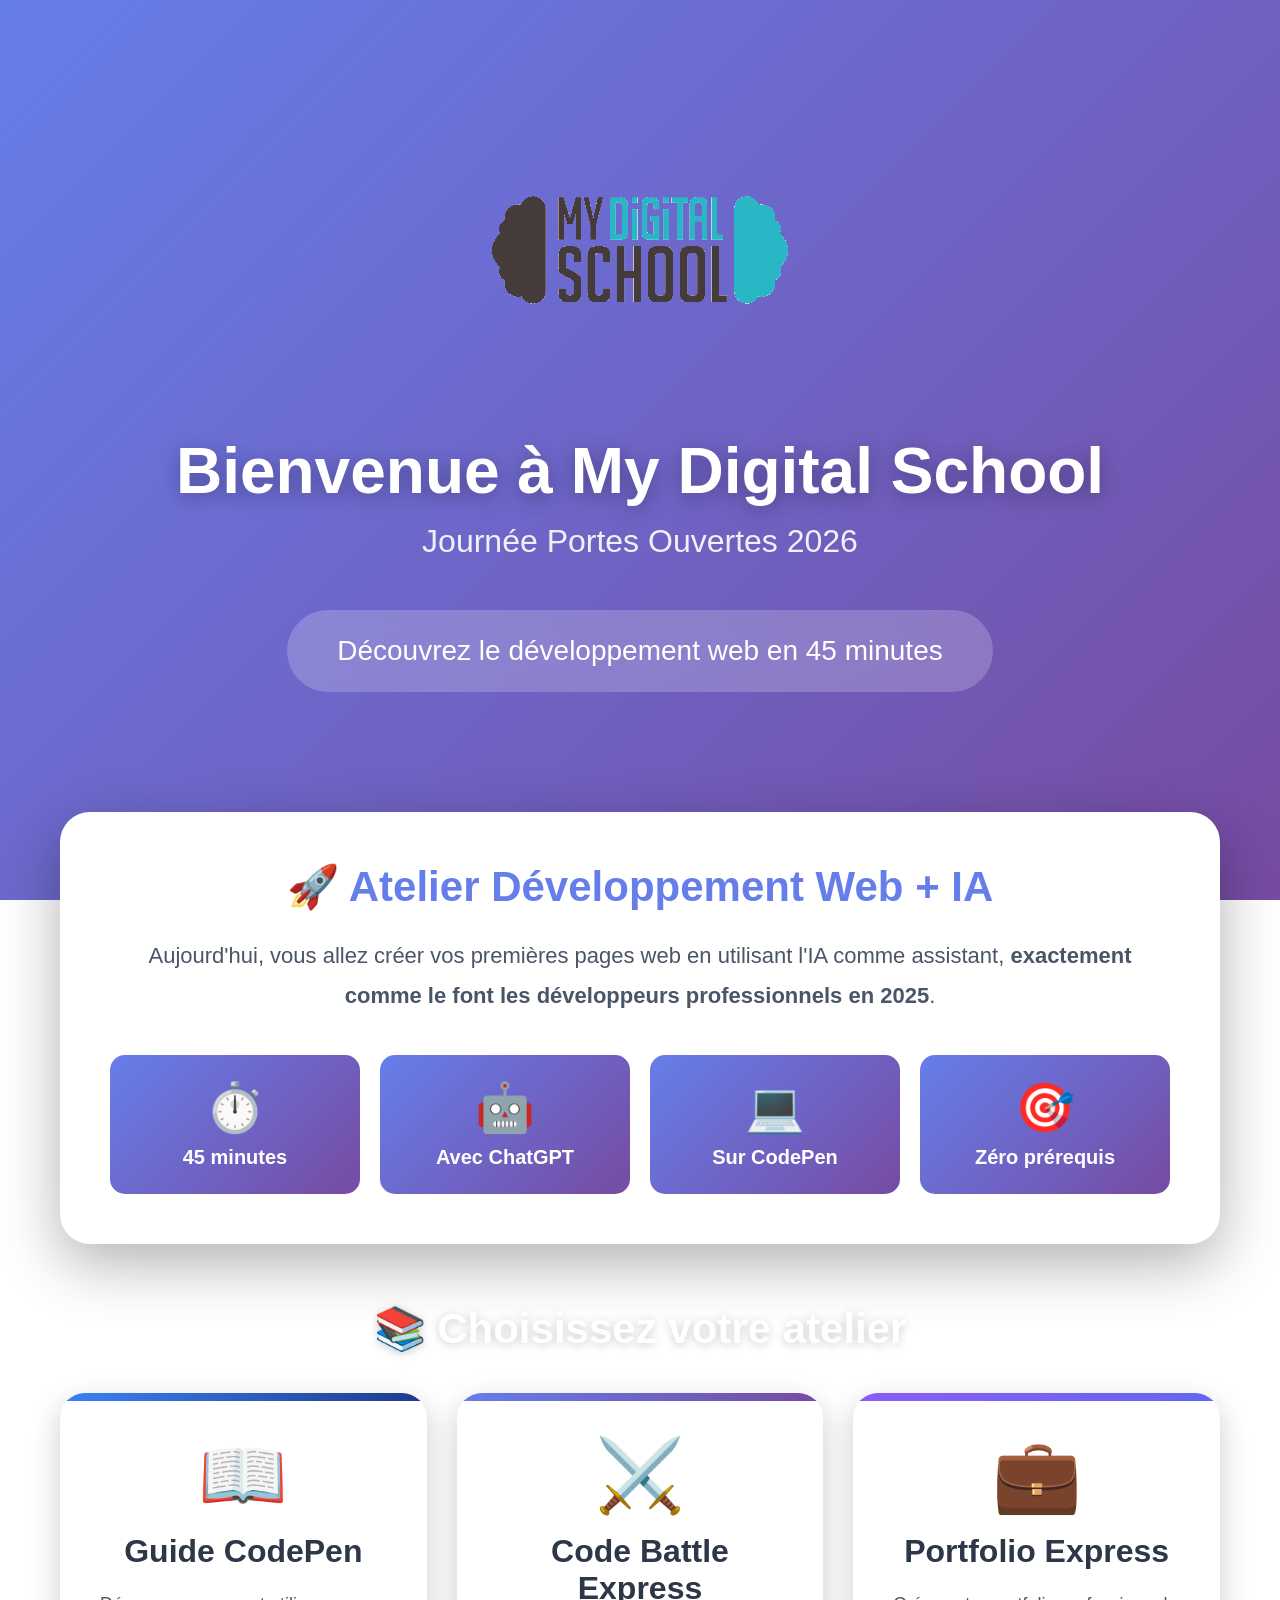
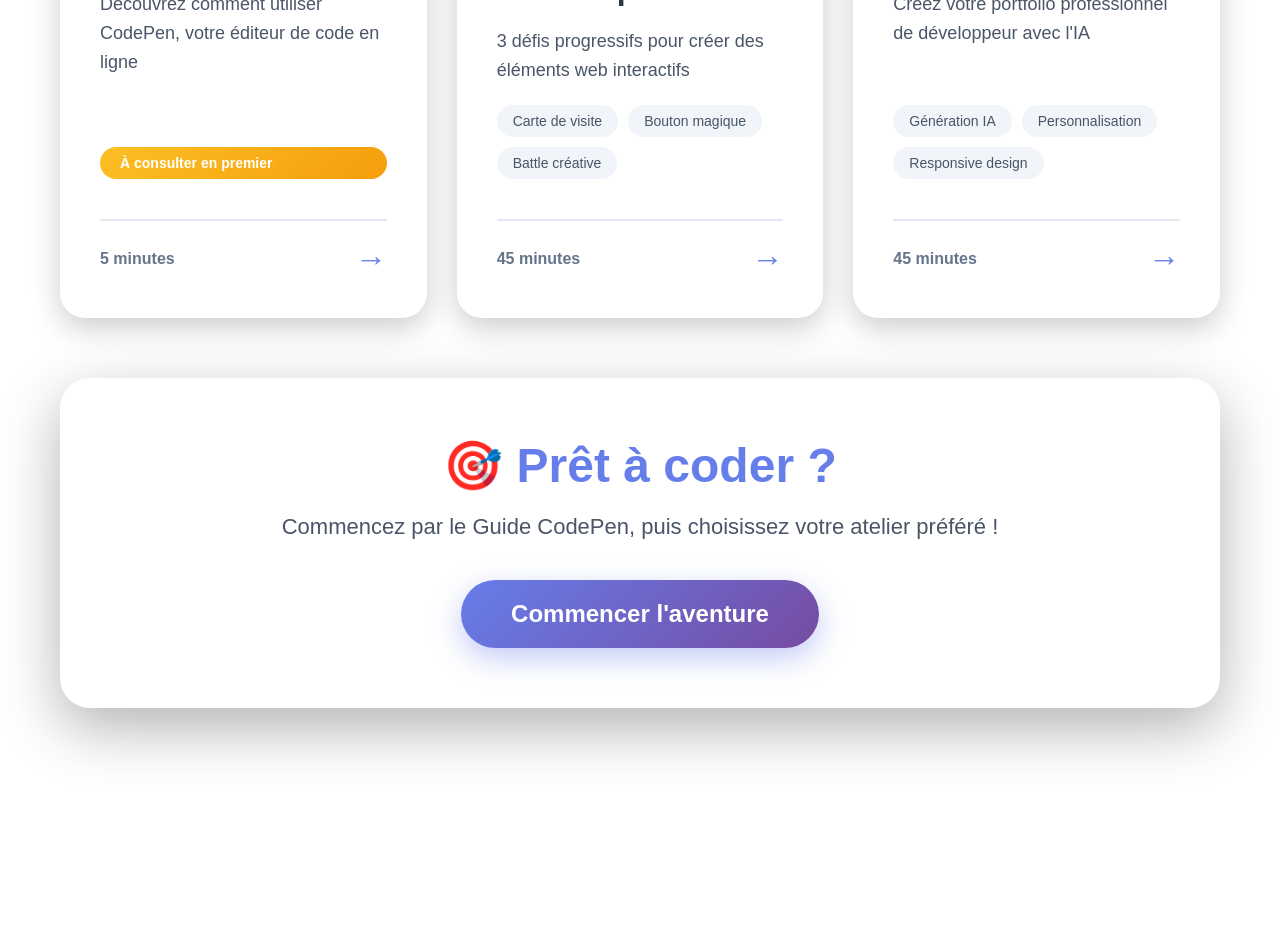
==== index.html @ 7604db84 "first commit" ====
<!DOCTYPE html>
<html lang="fr">
<head>
  <meta charset="UTF-8">
  <meta name="viewport" content="width=device-width, initial-scale=1.0">
  <title>Atelier Web Express - JPO My Digital School 2026</title>
  <link rel="icon" type="image/png" href="assets/img/mds_logo_round.png">
  <link rel="stylesheet" href="index.css">
</head>
<body>
  <div class="container">
    <!-- Hero Section -->
    <section class="hero">
      <div class="hero-content">
        <img src="assets/img/mds_logo.png" alt="My Digital School Logo" class="logo-img">
        <h1>Bienvenue à My Digital School</h1>
        <p class="subtitle">Journée Portes Ouvertes 2026</p>
        <div class="hero-tagline">
          Découvrez le développement web en 45 minutes
        </div>
      </div>
    </section>

    <!-- Introduction -->
    <section class="intro-section">
      <h2>🚀 Atelier Développement Web + IA</h2>
      <p class="intro-text">
        Aujourd'hui, vous allez créer vos premières pages web en utilisant l'IA comme assistant,
        <strong>exactement comme le font les développeurs professionnels en 2025</strong>.
      </p>
      <div class="intro-highlights">
        <div class="highlight-item">
          <span class="highlight-icon">⏱️</span>
          <span>45 minutes</span>
        </div>
        <div class="highlight-item">
          <span class="highlight-icon">🤖</span>
          <span>Avec ChatGPT</span>
        </div>
        <div class="highlight-item">
          <span class="highlight-icon">💻</span>
          <span>Sur CodePen</span>
        </div>
        <div class="highlight-item">
          <span class="highlight-icon">🎯</span>
          <span>Zéro prérequis</span>
        </div>
      </div>
    </section>

    <!-- Ateliers disponibles -->
    <section class="workshops-section">
      <h2>📚 Choisissez votre atelier</h2>

      <div class="workshops-grid">
        <!-- Guide CodePen -->
        <a href="guideCodePen.html" class="workshop-card guide-card">
          <div class="card-header">
            <div class="card-emoji">📖</div>
            <h3>Guide CodePen</h3>
          </div>
          <p class="card-description">
            Découvrez comment utiliser CodePen, votre éditeur de code en ligne
          </p>
          <div class="card-badge">À consulter en premier</div>
          <div class="card-footer">
            <span class="card-duration">5 minutes</span>
            <span class="card-arrow">→</span>
          </div>
        </a>

        <!-- Code Battle Express -->
        <a href="battle.html" class="workshop-card battle-card">
          <div class="card-header">
            <div class="card-emoji">⚔️</div>
            <h3>Code Battle Express</h3>
          </div>
          <p class="card-description">
            3 défis progressifs pour créer des éléments web interactifs
          </p>
          <div class="card-features">
            <span>Carte de visite</span>
            <span>Bouton magique</span>
            <span>Battle créative</span>
          </div>
          <div class="card-footer">
            <span class="card-duration">45 minutes</span>
            <span class="card-arrow">→</span>
          </div>
        </a>

        <!-- Portfolio Express -->
        <a href="portfolioExpress.html" class="workshop-card portfolio-card">
          <div class="card-header">
            <div class="card-emoji">💼</div>
            <h3>Portfolio Express</h3>
          </div>
          <p class="card-description">
            Créez votre portfolio professionnel de développeur avec l'IA
          </p>
          <div class="card-features">
            <span>Génération IA</span>
            <span>Personnalisation</span>
            <span>Responsive design</span>
          </div>
          <div class="card-footer">
            <span class="card-duration">45 minutes</span>
            <span class="card-arrow">→</span>
          </div>
        </a>
      </div>
    </section>

    <!-- Call to action -->
    <section class="cta-section">
      <div class="cta-box">
        <h2>🎯 Prêt à coder ?</h2>
        <p>Commencez par le Guide CodePen, puis choisissez votre atelier préféré !</p>
        <a href="guideCodePen.html" class="cta-button">Commencer l'aventure</a>
      </div>
    </section>

    <!-- Footer -->
    <footer class="footer">
      <p>My Digital School - Journée Portes Ouvertes 2026</p>
      <p class="footer-tagline">Transformez votre passion en carrière digitale</p>
    </footer>
  </div>
</body>
</html>
---- index.css ----
* {
  margin: 0;
  padding: 0;
  box-sizing: border-box;
}

body {
  font-family: 'Segoe UI', Tahoma, Geneva, Verdana, sans-serif;
  background: linear-gradient(135deg, #667eea 0%, #764ba2 100%);
  background-attachment: fixed;
  min-height: 100vh;
  color: #333;
}

.container {
  max-width: 1200px;
  margin: 0 auto;
  padding: 40px 20px;
}

/* Hero Section */
.hero {
  text-align: center;
  padding: 60px 20px;
  margin-bottom: 60px;
}

.hero-content {
  animation: fadeInUp 0.8s ease-out;
}

@keyframes fadeInUp {
  from {
    opacity: 0;
    transform: translateY(30px);
  }
  to {
    opacity: 1;
    transform: translateY(0);
  }
}

.logo-img {
  max-width: 300px;
  height: auto;
  margin-bottom: 30px;
  animation: fadeInScale 1s ease-out;
}

@keyframes fadeInScale {
  from {
    opacity: 0;
    transform: scale(0.8);
  }
  to {
    opacity: 1;
    transform: scale(1);
  }
}

.hero h1 {
  font-size: 64px;
  color: white;
  margin-bottom: 15px;
  text-shadow: 0 4px 20px rgba(0,0,0,0.3);
}

.subtitle {
  font-size: 32px;
  color: rgba(255,255,255,0.9);
  margin-bottom: 30px;
}

.hero-tagline {
  font-size: 28px;
  color: white;
  background: rgba(255,255,255,0.2);
  backdrop-filter: blur(10px);
  padding: 25px 50px;
  border-radius: 50px;
  display: inline-block;
  margin-top: 20px;
}

/* Introduction Section */
.intro-section {
  background: white;
  border-radius: 30px;
  padding: 50px;
  margin-bottom: 60px;
  box-shadow: 0 20px 60px rgba(0,0,0,0.3);
  animation: fadeInUp 0.8s ease-out 0.2s backwards;
}

.intro-section h2 {
  font-size: 42px;
  color: #667eea;
  margin-bottom: 25px;
  text-align: center;
}

.intro-text {
  font-size: 22px;
  line-height: 1.8;
  color: #4a5568;
  text-align: center;
  margin-bottom: 40px;
}

.intro-highlights {
  display: grid;
  grid-template-columns: repeat(auto-fit, minmax(200px, 1fr));
  gap: 20px;
  margin-top: 40px;
}

.highlight-item {
  background: linear-gradient(135deg, #667eea, #764ba2);
  color: white;
  padding: 25px;
  border-radius: 15px;
  text-align: center;
  font-size: 20px;
  font-weight: bold;
  display: flex;
  flex-direction: column;
  gap: 10px;
  transition: transform 0.3s ease;
}

.highlight-item:hover {
  transform: translateY(-5px);
}

.highlight-icon {
  font-size: 48px;
}

/* Workshops Section */
.workshops-section {
  margin-bottom: 60px;
  animation: fadeInUp 0.8s ease-out 0.4s backwards;
}

.workshops-section h2 {
  font-size: 42px;
  color: white;
  margin-bottom: 40px;
  text-align: center;
  text-shadow: 0 2px 10px rgba(0,0,0,0.2);
}

.workshops-grid {
  display: grid;
  grid-template-columns: repeat(auto-fit, minmax(320px, 1fr));
  gap: 30px;
}

.workshop-card {
  background: white;
  border-radius: 25px;
  padding: 40px;
  text-decoration: none;
  color: inherit;
  box-shadow: 0 10px 30px rgba(0,0,0,0.2);
  transition: all 0.3s ease;
  display: flex;
  flex-direction: column;
  position: relative;
  overflow: hidden;
}

.workshop-card::before {
  content: '';
  position: absolute;
  top: 0;
  left: 0;
  right: 0;
  height: 8px;
  background: linear-gradient(90deg, #667eea, #764ba2);
}

.guide-card::before {
  background: linear-gradient(90deg, #3b82f6, #1e3a8a);
}

.battle-card::before {
  background: linear-gradient(90deg, #667eea, #764ba2);
}

.portfolio-card::before {
  background: linear-gradient(90deg, #8b5cf6, #6366f1);
}

.workshop-card:hover {
  transform: translateY(-10px);
  box-shadow: 0 20px 40px rgba(0,0,0,0.3);
}

.card-header {
  text-align: center;
  margin-bottom: 20px;
}

.card-emoji {
  font-size: 72px;
  margin-bottom: 15px;
}

.card-header h3 {
  font-size: 32px;
  color: #2d3748;
}

.card-description {
  font-size: 18px;
  color: #4a5568;
  line-height: 1.6;
  margin-bottom: 20px;
  flex-grow: 1;
}

.card-badge {
  display: inline-block;
  background: linear-gradient(135deg, #fbbf24, #f59e0b);
  color: white;
  padding: 8px 20px;
  border-radius: 50px;
  font-size: 14px;
  font-weight: bold;
  margin-bottom: 20px;
}

.card-features {
  display: flex;
  flex-wrap: wrap;
  gap: 10px;
  margin-bottom: 20px;
}

.card-features span {
  background: #f1f5f9;
  color: #475569;
  padding: 8px 16px;
  border-radius: 20px;
  font-size: 14px;
  font-weight: 500;
}

.card-footer {
  display: flex;
  justify-content: space-between;
  align-items: center;
  margin-top: 20px;
  padding-top: 20px;
  border-top: 2px solid #e2e8f0;
}

.card-duration {
  color: #64748b;
  font-size: 16px;
  font-weight: bold;
}

.card-arrow {
  font-size: 32px;
  color: #667eea;
  font-weight: bold;
}

/* CTA Section */
.cta-section {
  margin-bottom: 60px;
  animation: fadeInUp 0.8s ease-out 0.6s backwards;
}

.cta-box {
  background: white;
  border-radius: 30px;
  padding: 60px;
  text-align: center;
  box-shadow: 0 20px 60px rgba(0,0,0,0.3);
}

.cta-box h2 {
  font-size: 48px;
  color: #667eea;
  margin-bottom: 20px;
}

.cta-box p {
  font-size: 22px;
  color: #4a5568;
  margin-bottom: 40px;
}

.cta-button {
  display: inline-block;
  background: linear-gradient(135deg, #667eea, #764ba2);
  color: white;
  padding: 20px 50px;
  border-radius: 50px;
  font-size: 24px;
  font-weight: bold;
  text-decoration: none;
  box-shadow: 0 10px 30px rgba(102, 126, 234, 0.4);
  transition: all 0.3s ease;
}

.cta-button:hover {
  transform: translateY(-5px);
  box-shadow: 0 15px 40px rgba(102, 126, 234, 0.6);
}

/* Footer */
.footer {
  text-align: center;
  padding: 40px 20px;
  color: white;
}

.footer p {
  font-size: 18px;
  margin-bottom: 10px;
}

.footer-tagline {
  font-size: 16px;
  opacity: 0.9;
  font-style: italic;
}

/* Responsive */
@media (max-width: 768px) {
  .logo-img {
    max-width: 200px;
  }

  .hero h1 {
    font-size: 42px;
  }

  .subtitle {
    font-size: 24px;
  }

  .hero-tagline {
    font-size: 20px;
    padding: 20px 30px;
  }

  .intro-section {
    padding: 30px 25px;
  }

  .intro-section h2,
  .workshops-section h2 {
    font-size: 32px;
  }

  .intro-text {
    font-size: 18px;
  }

  .intro-highlights {
    grid-template-columns: 1fr;
  }

  .workshops-grid {
    grid-template-columns: 1fr;
  }

  .workshop-card {
    padding: 30px 25px;
  }

  .card-emoji {
    font-size: 56px;
  }

  .card-header h3 {
    font-size: 28px;
  }

  .cta-box {
    padding: 40px 30px;
  }

  .cta-box h2 {
    font-size: 36px;
  }

  .cta-box p {
    font-size: 18px;
  }

  .cta-button {
    padding: 18px 40px;
    font-size: 20px;
  }
}
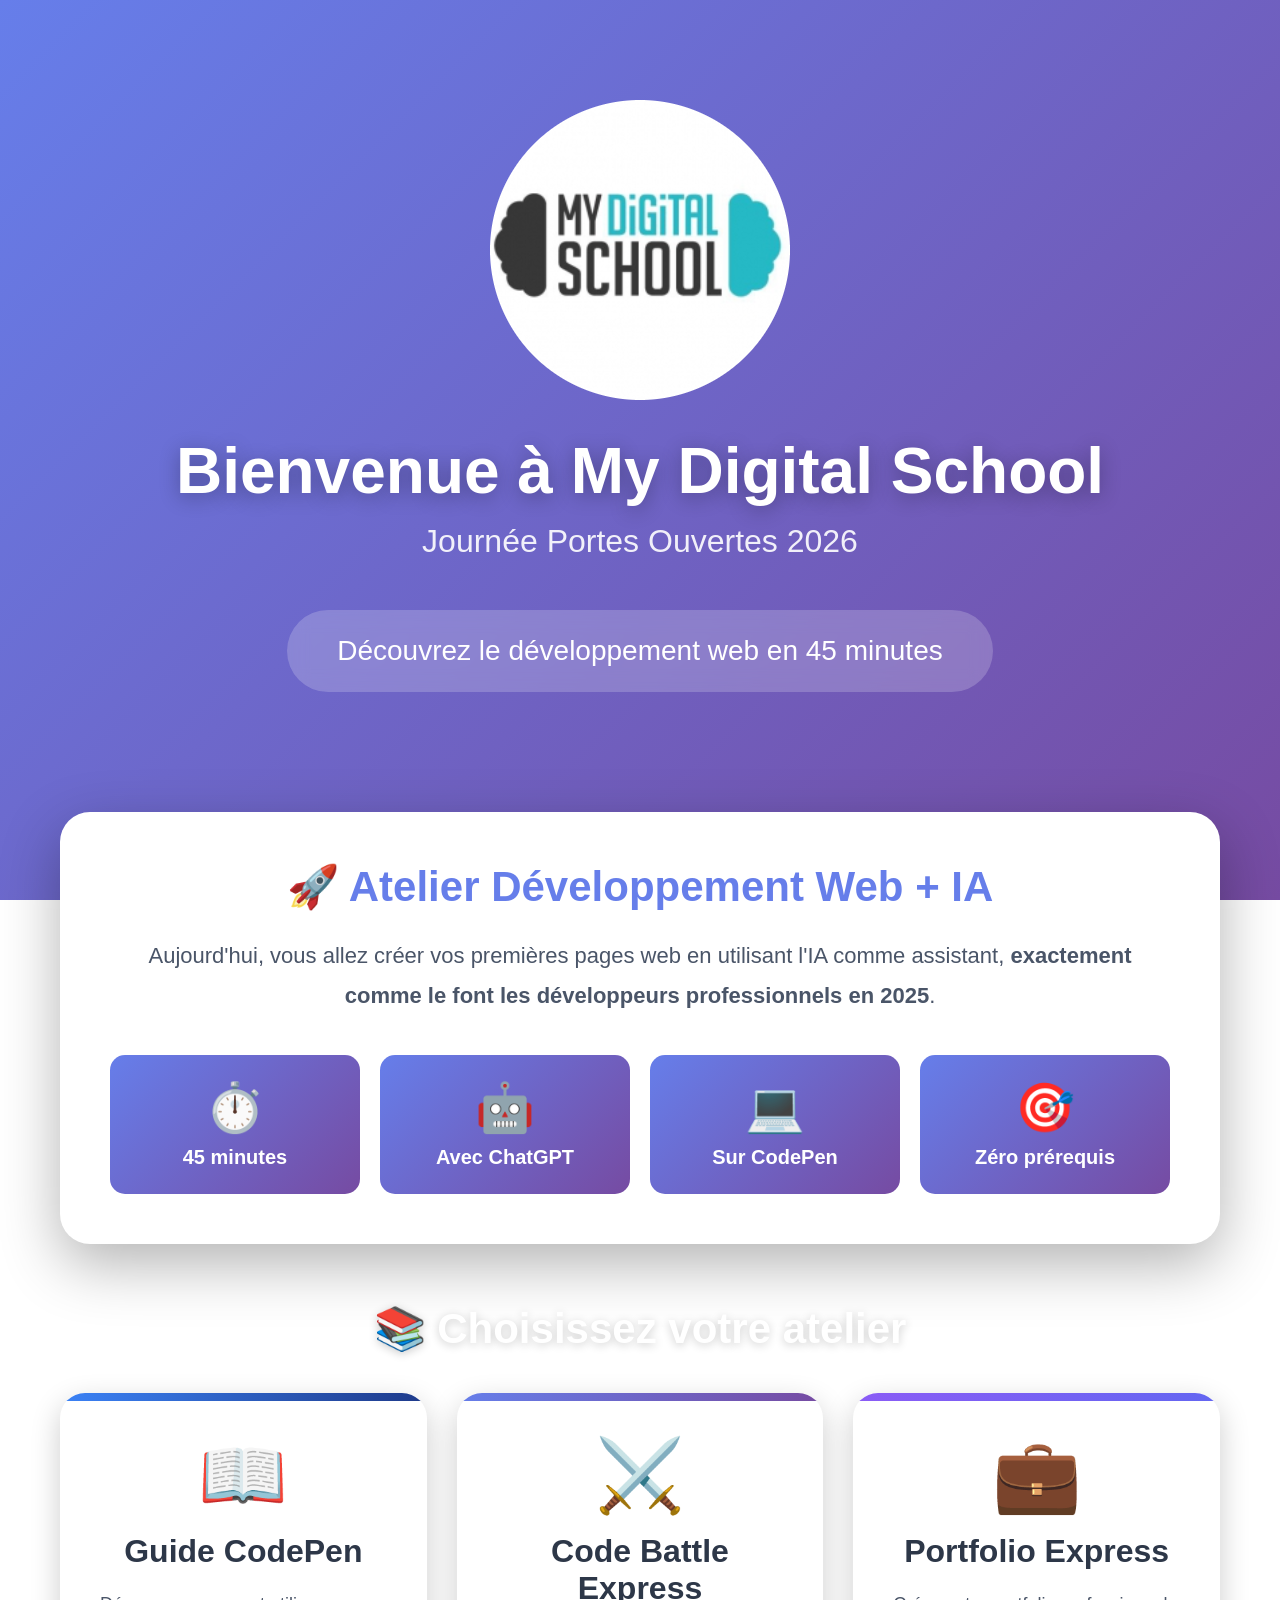
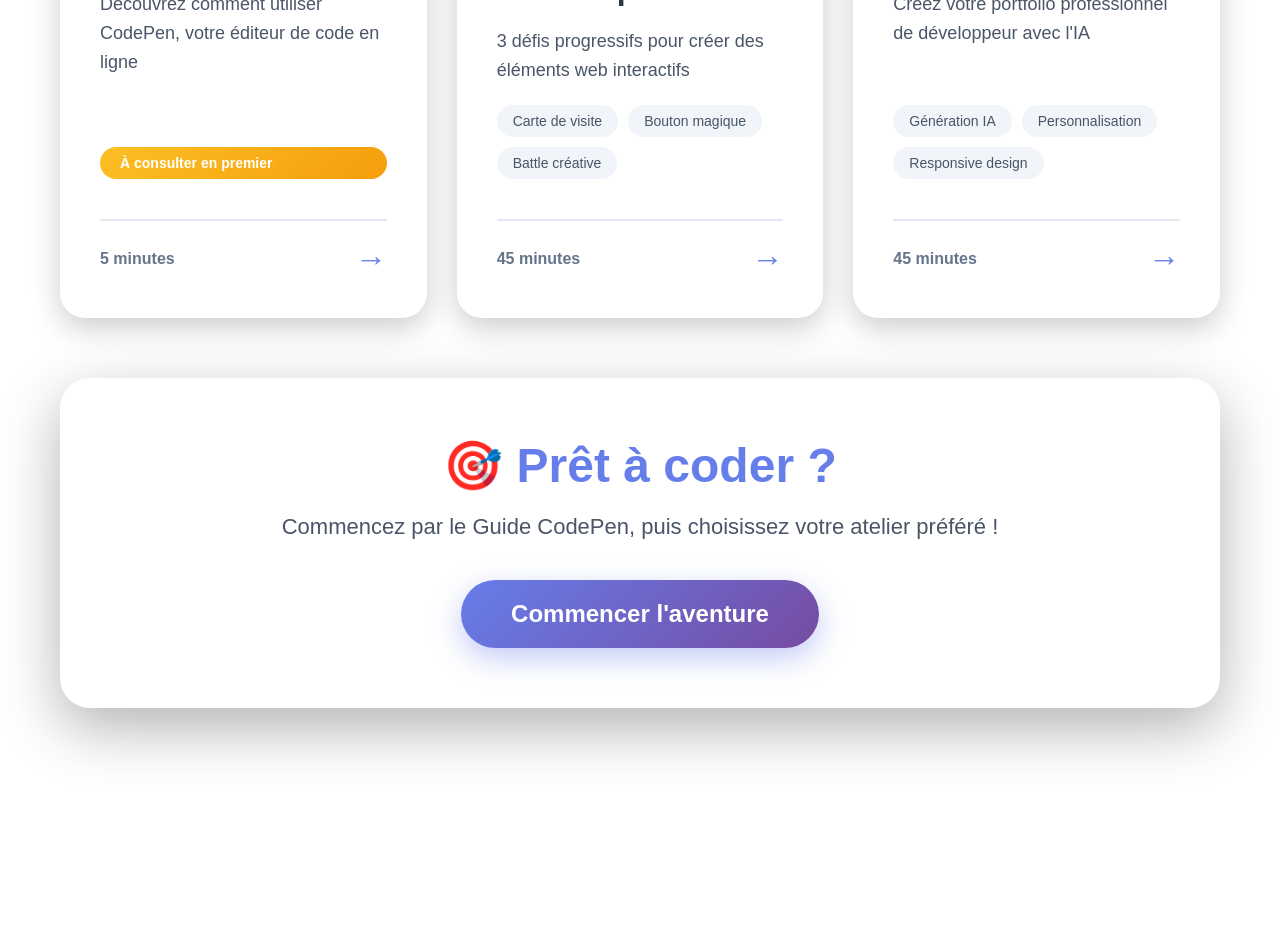
==== commit d501dce0: "fix: update logo image source in hero section" ====
--- a/index.html
+++ b/index.html
@@ -12,7 +12,7 @@
     <!-- Hero Section -->
     <section class="hero">
       <div class="hero-content">
-        <img src="assets/img/mds_logo.png" alt="My Digital School Logo" class="logo-img">
+        <img src="assets/img/mds_logo_round.png" alt="My Digital School Logo" class="logo-img">
         <h1>Bienvenue à My Digital School</h1>
         <p class="subtitle">Journée Portes Ouvertes 2026</p>
         <div class="hero-tagline">
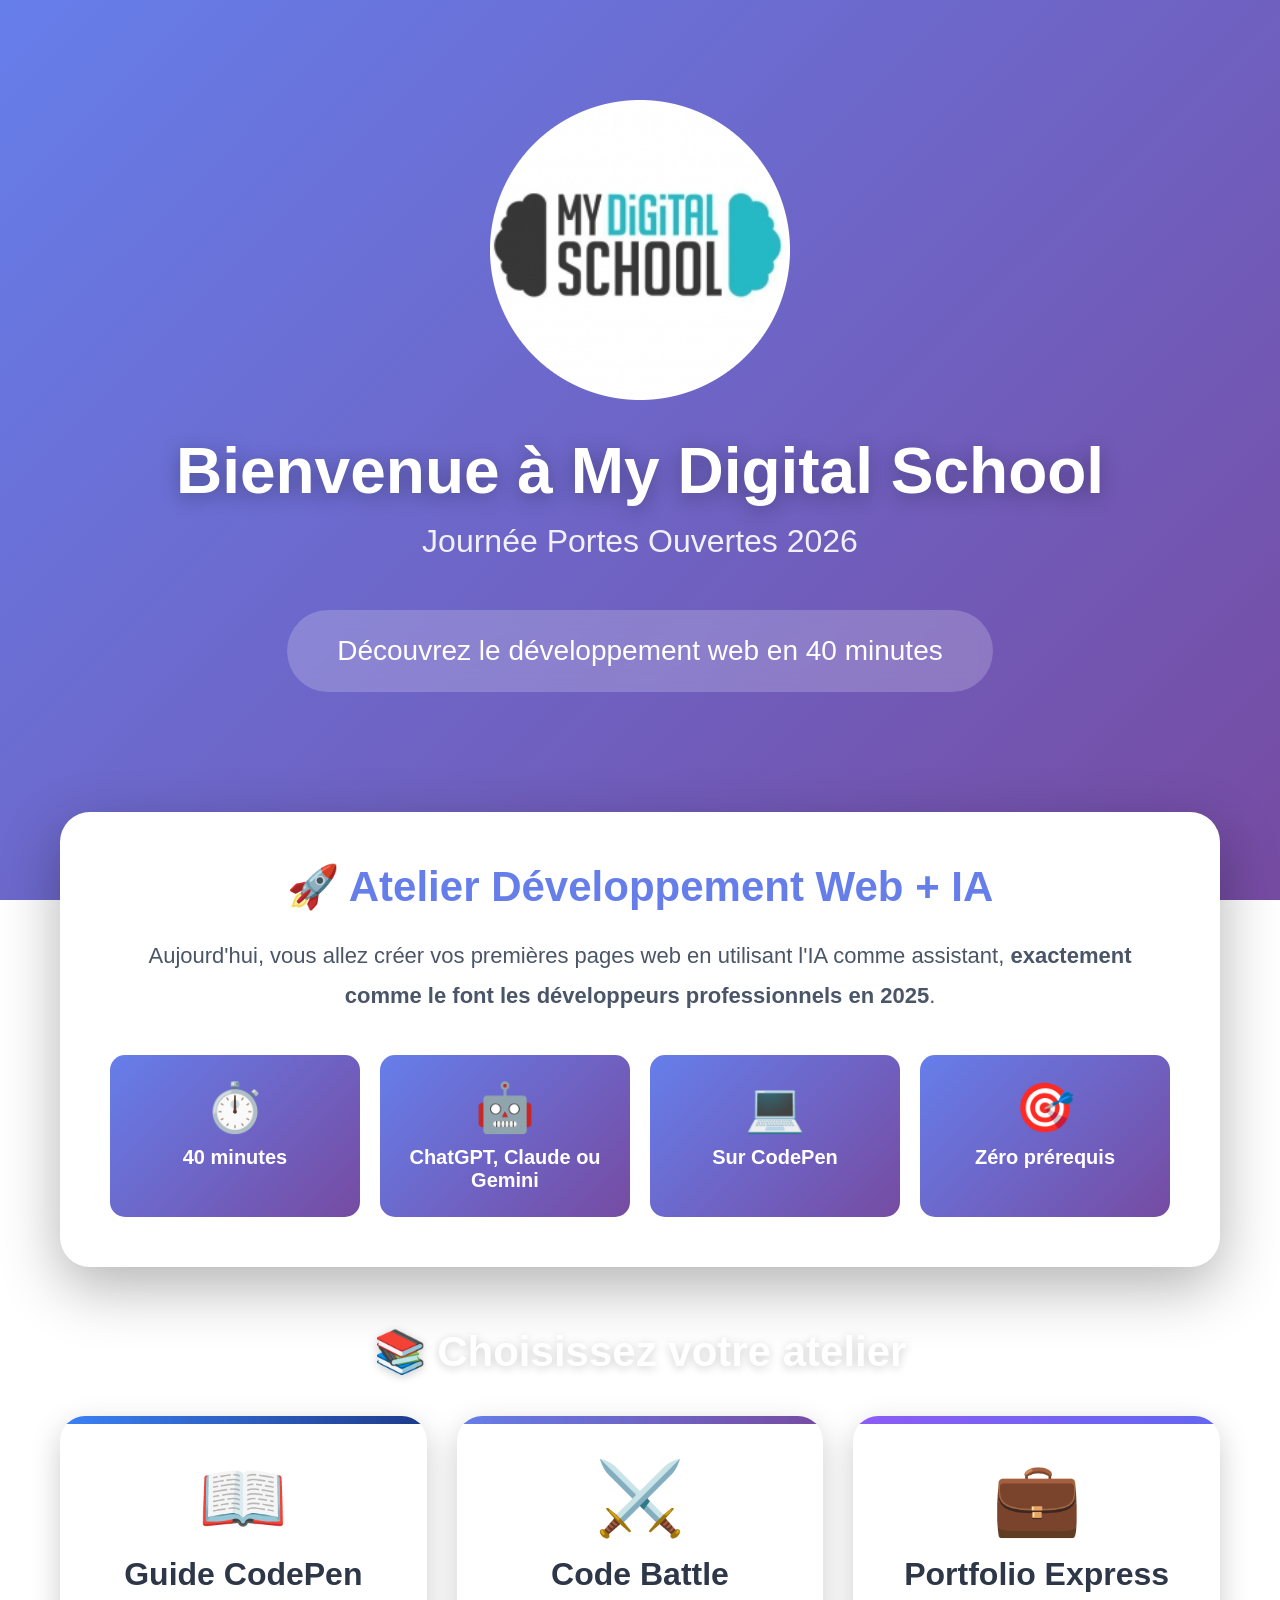
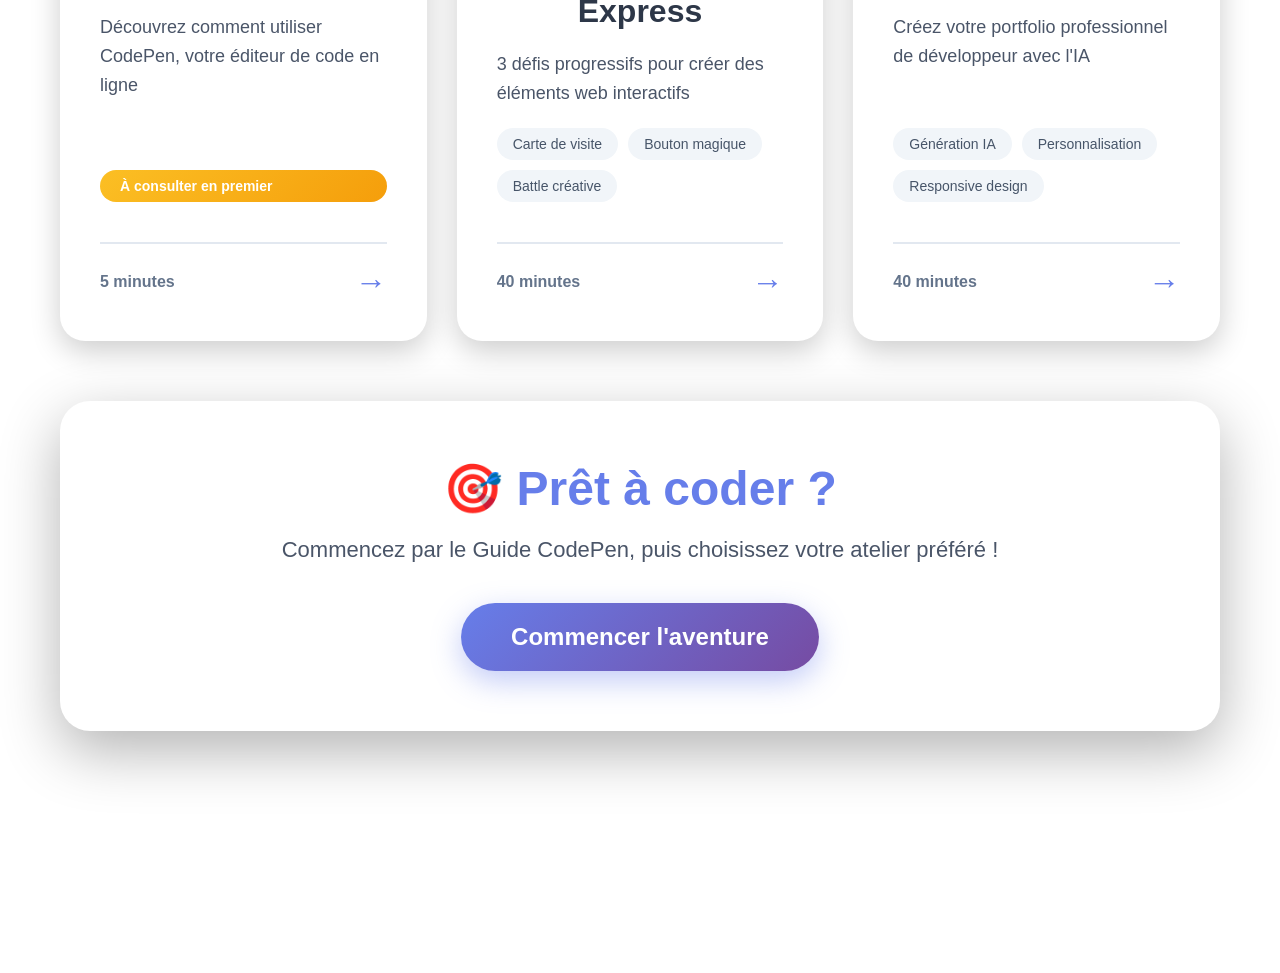
==== commit 49ed235e: "fix: update timing and assistant references across multiple sections" ====
--- a/index.html
+++ b/index.html
@@ -16,7 +16,7 @@
         <h1>Bienvenue à My Digital School</h1>
         <p class="subtitle">Journée Portes Ouvertes 2026</p>
         <div class="hero-tagline">
-          Découvrez le développement web en 45 minutes
+          Découvrez le développement web en 40 minutes
         </div>
       </div>
     </section>
@@ -31,11 +31,11 @@
       <div class="intro-highlights">
         <div class="highlight-item">
           <span class="highlight-icon">⏱️</span>
-          <span>45 minutes</span>
+          <span>40 minutes</span>
         </div>
         <div class="highlight-item">
           <span class="highlight-icon">🤖</span>
-          <span>Avec ChatGPT</span>
+          <span>ChatGPT, Claude ou Gemini</span>
         </div>
         <div class="highlight-item">
           <span class="highlight-icon">💻</span>
@@ -84,7 +84,7 @@
             <span>Battle créative</span>
           </div>
           <div class="card-footer">
-            <span class="card-duration">45 minutes</span>
+            <span class="card-duration">40 minutes</span>
             <span class="card-arrow">→</span>
           </div>
         </a>
@@ -104,7 +104,7 @@
             <span>Responsive design</span>
           </div>
           <div class="card-footer">
-            <span class="card-duration">45 minutes</span>
+            <span class="card-duration">40 minutes</span>
             <span class="card-arrow">→</span>
           </div>
         </a>
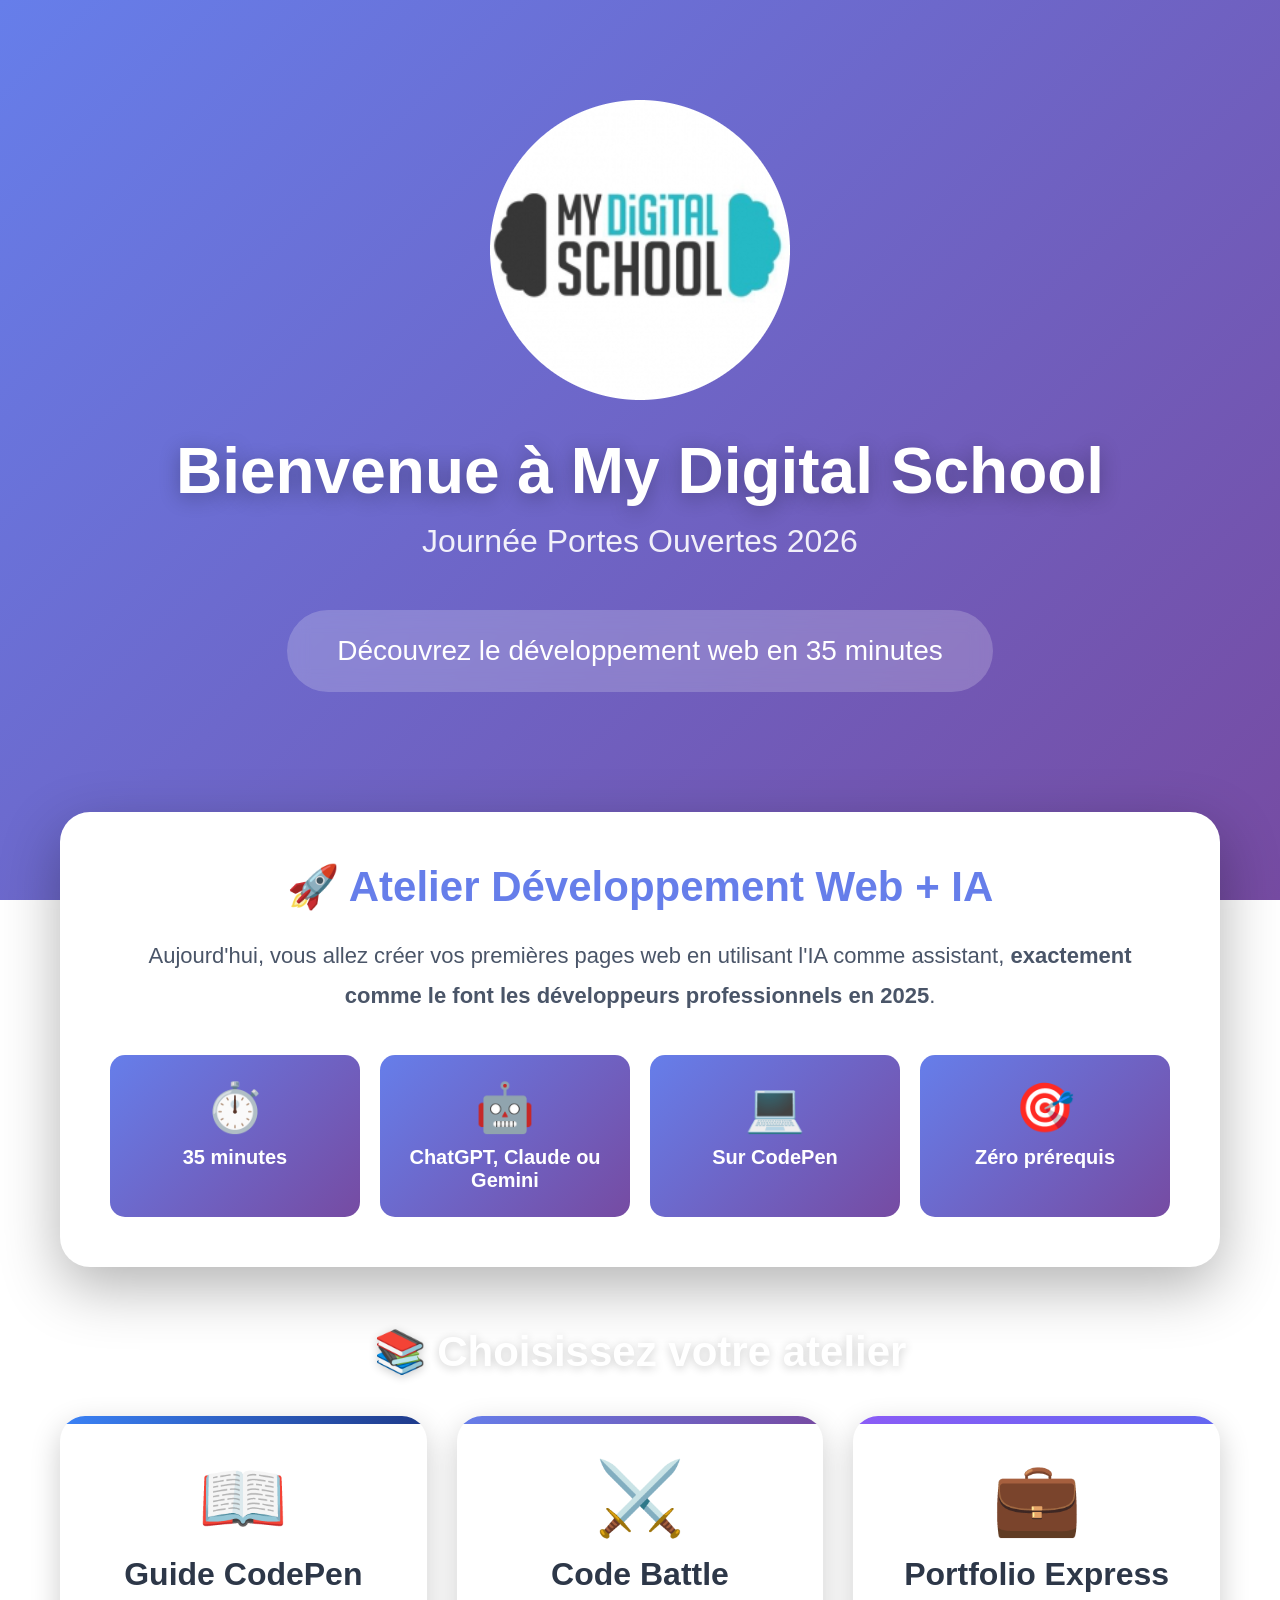
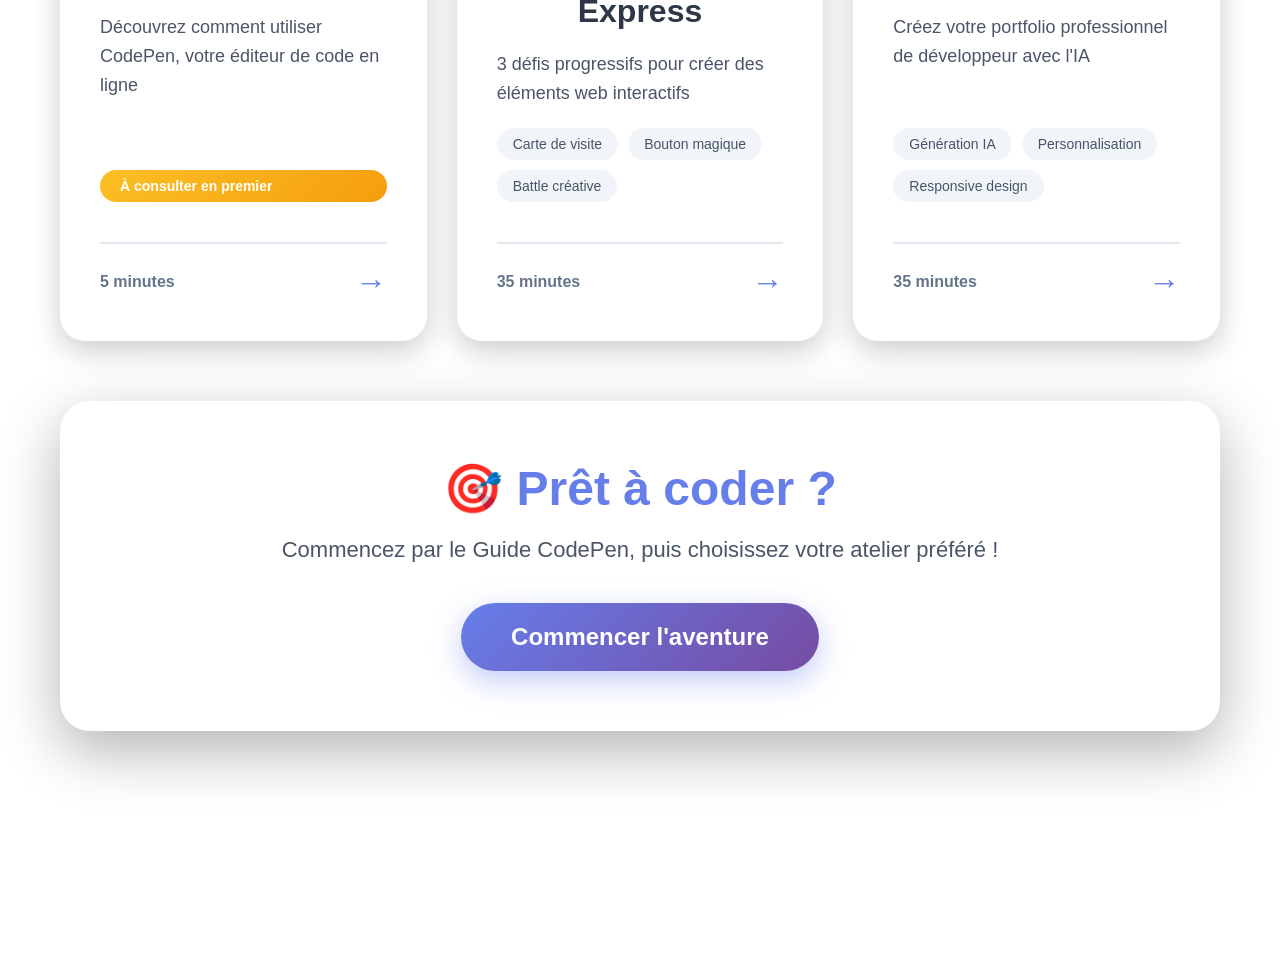
==== commit 59f893fa: "fix: update timing references to reflect new total durations across multiple sections" ====
--- a/index.html
+++ b/index.html
@@ -16,7 +16,7 @@
         <h1>Bienvenue à My Digital School</h1>
         <p class="subtitle">Journée Portes Ouvertes 2026</p>
         <div class="hero-tagline">
-          Découvrez le développement web en 40 minutes
+          Découvrez le développement web en 35 minutes
         </div>
       </div>
     </section>
@@ -31,7 +31,7 @@
       <div class="intro-highlights">
         <div class="highlight-item">
           <span class="highlight-icon">⏱️</span>
-          <span>40 minutes</span>
+          <span>35 minutes</span>
         </div>
         <div class="highlight-item">
           <span class="highlight-icon">🤖</span>
@@ -84,7 +84,7 @@
             <span>Battle créative</span>
           </div>
           <div class="card-footer">
-            <span class="card-duration">40 minutes</span>
+            <span class="card-duration">35 minutes</span>
             <span class="card-arrow">→</span>
           </div>
         </a>
@@ -104,7 +104,7 @@
             <span>Responsive design</span>
           </div>
           <div class="card-footer">
-            <span class="card-duration">40 minutes</span>
+            <span class="card-duration">35 minutes</span>
             <span class="card-arrow">→</span>
           </div>
         </a>
